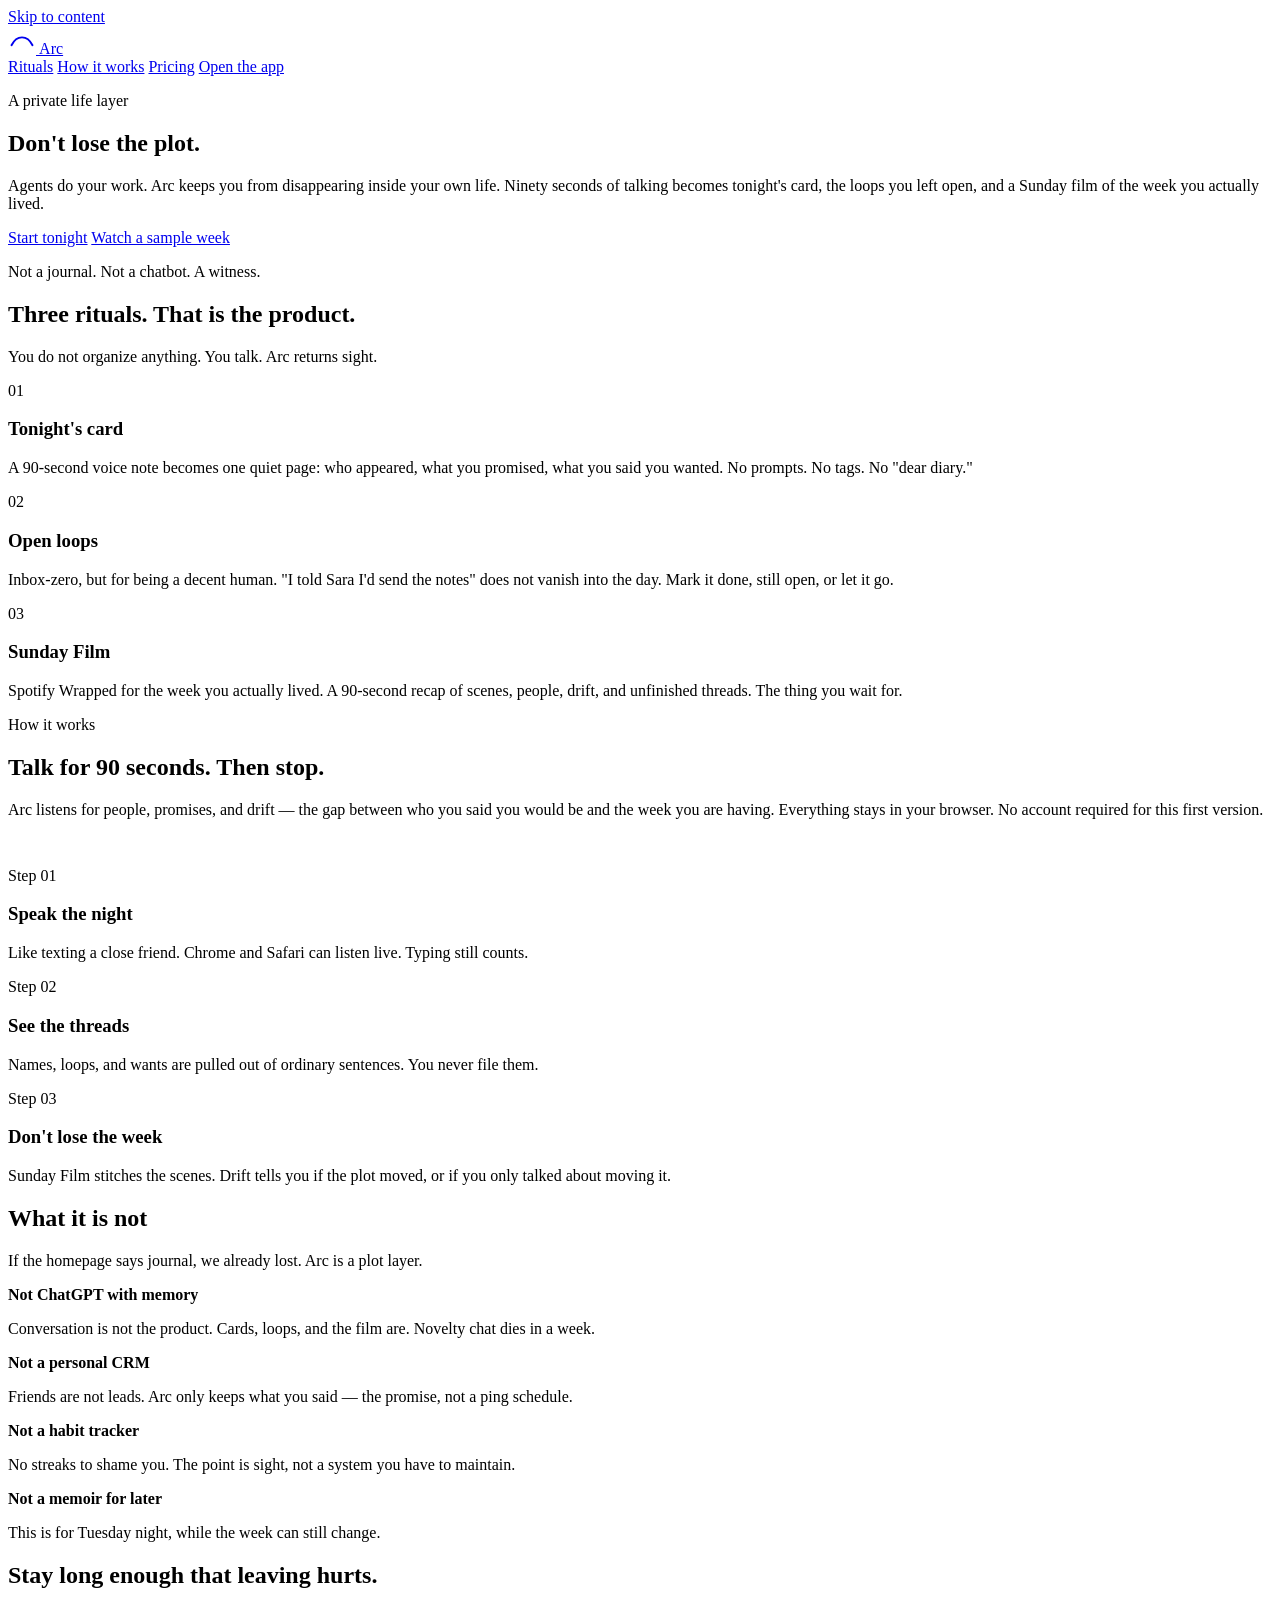
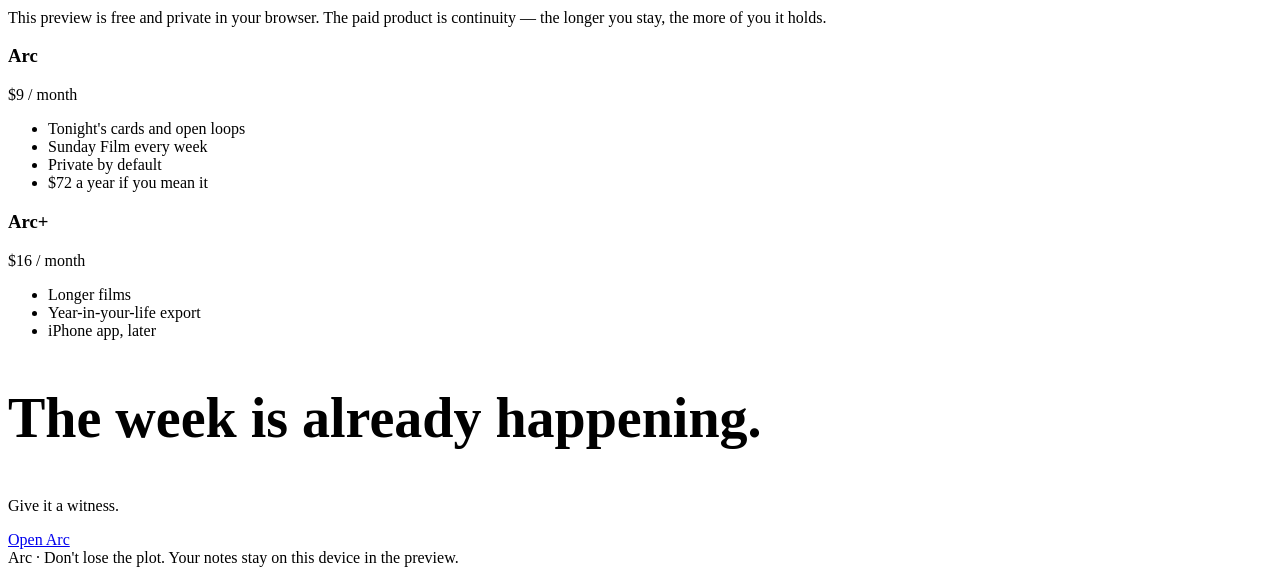
==== index.html @ 5ea53a2d "Add Arc landing page, app shell, and client logic" ====
<!DOCTYPE html>
<html lang="en">
<head>
  <meta charset="UTF-8" />
  <meta name="viewport" content="width=device-width, initial-scale=1" />
  <title>Arc — Don't lose the plot</title>
  <meta name="description" content="Arc turns 90 seconds of talking into a living story of your life: the people in it, the promises you made, and the person you are becoming." />
  <link rel="stylesheet" href="css/styles.css" />
  <link rel="icon" href="data:image/svg+xml,%3Csvg xmlns='http://www.w3.org/2000/svg' viewBox='0 0 32 32'%3E%3Cpath d='M4 22c6-12 18-12 24 0' fill='none' stroke='%232C2C2B' stroke-width='2.2' stroke-linecap='round'/%3E%3C/svg%3E" />
</head>
<body>
  <a class="skip" href="#main">Skip to content</a>
  <header>
    <div class="wrap site-nav">
      <a class="wordmark" href="index.html" aria-label="Arc home">
        <svg width="28" height="28" viewBox="0 0 32 32" aria-hidden="true">
          <path d="M4 22c6-12 18-12 24 0" fill="none" stroke="currentColor" stroke-width="2.2" stroke-linecap="round"/>
        </svg>
        Arc
      </a>
      <nav class="nav-links" aria-label="Primary">
        <a class="hide-sm" href="#rituals">Rituals</a>
        <a class="hide-sm" href="#how">How it works</a>
        <a class="hide-sm" href="#pricing">Pricing</a>
        <a class="btn btn-primary" href="app.html">Open the app</a>
      </nav>
    </div>
  </header>

  <main id="main">
    <section class="hero">
      <div class="wrap">
        <p class="kicker">A private life layer</p>
        <h1 class="display">Don't lose the plot.</h1>
        <p class="lede">Agents do your work. Arc keeps you from disappearing inside your own life. Ninety seconds of talking becomes tonight's card, the loops you left open, and a Sunday film of the week you actually lived.</p>
        <div class="hero-actions">
          <a class="btn btn-primary" href="app.html">Start tonight</a>
          <a class="btn" href="app.html?demo=1">Watch a sample week</a>
        </div>
        <figure class="hero-frame">
          <img src="assets/hero.jpg" alt="A person sitting by a rain-streaked window at dusk, looking out over a city" width="1600" height="893" onerror="this.style.display='none'" />
        </figure>
        <p class="caption">Not a journal. Not a chatbot. A witness.</p>
      </div>
    </section>

    <section class="section" id="rituals">
      <div class="wrap">
        <h2>Three rituals. That is the product.</h2>
        <p class="sub">You do not organize anything. You talk. Arc returns sight.</p>
        <div class="ritual-list">
          <article class="ritual">
            <div class="ritual-index">01</div>
            <div>
              <h3>Tonight's card</h3>
              <p>A 90-second voice note becomes one quiet page: who appeared, what you promised, what you said you wanted. No prompts. No tags. No "dear diary."</p>
            </div>
          </article>
          <article class="ritual">
            <div class="ritual-index">02</div>
            <div>
              <h3>Open loops</h3>
              <p>Inbox-zero, but for being a decent human. "I told Sara I'd send the notes" does not vanish into the day. Mark it done, still open, or let it go.</p>
            </div>
          </article>
          <article class="ritual">
            <div class="ritual-index">03</div>
            <div>
              <h3>Sunday Film</h3>
              <p>Spotify Wrapped for the week you actually lived. A 90-second recap of scenes, people, drift, and unfinished threads. The thing you wait for.</p>
            </div>
          </article>
        </div>
      </div>
    </section>

    <section class="section band" id="how">
      <div class="wrap split">
        <figure>
          <img src="assets/still.jpg" alt="A blank notebook on a wooden night table under a warm lamp" width="1600" height="893" onerror="this.style.display='none'" />
        </figure>
        <div class="split-copy">
          <p class="kicker">How it works</p>
          <h2>Talk for 90 seconds. Then stop.</h2>
          <p>Arc listens for people, promises, and drift — the gap between who you said you would be and the week you are having. Everything stays in your browser. No account required for this first version.</p>
        </div>
      </div>
      <div class="wrap" style="margin-top: 48px;">
        <div class="steps">
          <article class="step">
            <span>Step 01</span>
            <h3>Speak the night</h3>
            <p>Like texting a close friend. Chrome and Safari can listen live. Typing still counts.</p>
          </article>
          <article class="step">
            <span>Step 02</span>
            <h3>See the threads</h3>
            <p>Names, loops, and wants are pulled out of ordinary sentences. You never file them.</p>
          </article>
          <article class="step">
            <span>Step 03</span>
            <h3>Don't lose the week</h3>
            <p>Sunday Film stitches the scenes. Drift tells you if the plot moved, or if you only talked about moving it.</p>
          </article>
        </div>
      </div>
    </section>

    <section class="section">
      <div class="wrap">
        <h2>What it is not</h2>
        <p class="sub">If the homepage says journal, we already lost. Arc is a plot layer.</p>
        <div class="not-grid">
          <article class="not-item">
            <strong>Not ChatGPT with memory</strong>
            <p>Conversation is not the product. Cards, loops, and the film are. Novelty chat dies in a week.</p>
          </article>
          <article class="not-item">
            <strong>Not a personal CRM</strong>
            <p>Friends are not leads. Arc only keeps what you said — the promise, not a ping schedule.</p>
          </article>
          <article class="not-item">
            <strong>Not a habit tracker</strong>
            <p>No streaks to shame you. The point is sight, not a system you have to maintain.</p>
          </article>
          <article class="not-item">
            <strong>Not a memoir for later</strong>
            <p>This is for Tuesday night, while the week can still change.</p>
          </article>
        </div>
      </div>
    </section>

    <section class="section" id="pricing">
      <div class="wrap">
        <h2>Stay long enough that leaving hurts.</h2>
        <p class="sub">This preview is free and private in your browser. The paid product is continuity — the longer you stay, the more of you it holds.</p>
        <div class="price-row">
          <article class="price featured">
            <h3>Arc</h3>
            <p class="amount">$9 <span>/ month</span></p>
            <ul>
              <li>Tonight's cards and open loops</li>
              <li>Sunday Film every week</li>
              <li>Private by default</li>
              <li>$72 a year if you mean it</li>
            </ul>
          </article>
          <article class="price">
            <h3>Arc+</h3>
            <p class="amount">$16 <span>/ month</span></p>
            <ul>
              <li>Longer films</li>
              <li>Year-in-your-life export</li>
              <li>iPhone app, later</li>
            </ul>
          </article>
        </div>
      </div>
    </section>

    <section class="cta-final band">
      <div class="wrap">
        <h2 class="display" style="font-size: clamp(36px, 5vw, 56px);">The week is already happening.</h2>
        <p class="lede">Give it a witness.</p>
        <a class="btn btn-primary" href="app.html">Open Arc</a>
      </div>
    </section>
  </main>

  <footer>
    <div class="wrap site-footer">
      <span>Arc · Don't lose the plot.</span>
      <span>Your notes stay on this device in the preview.</span>
    </div>
  </footer>
</body>
</html>
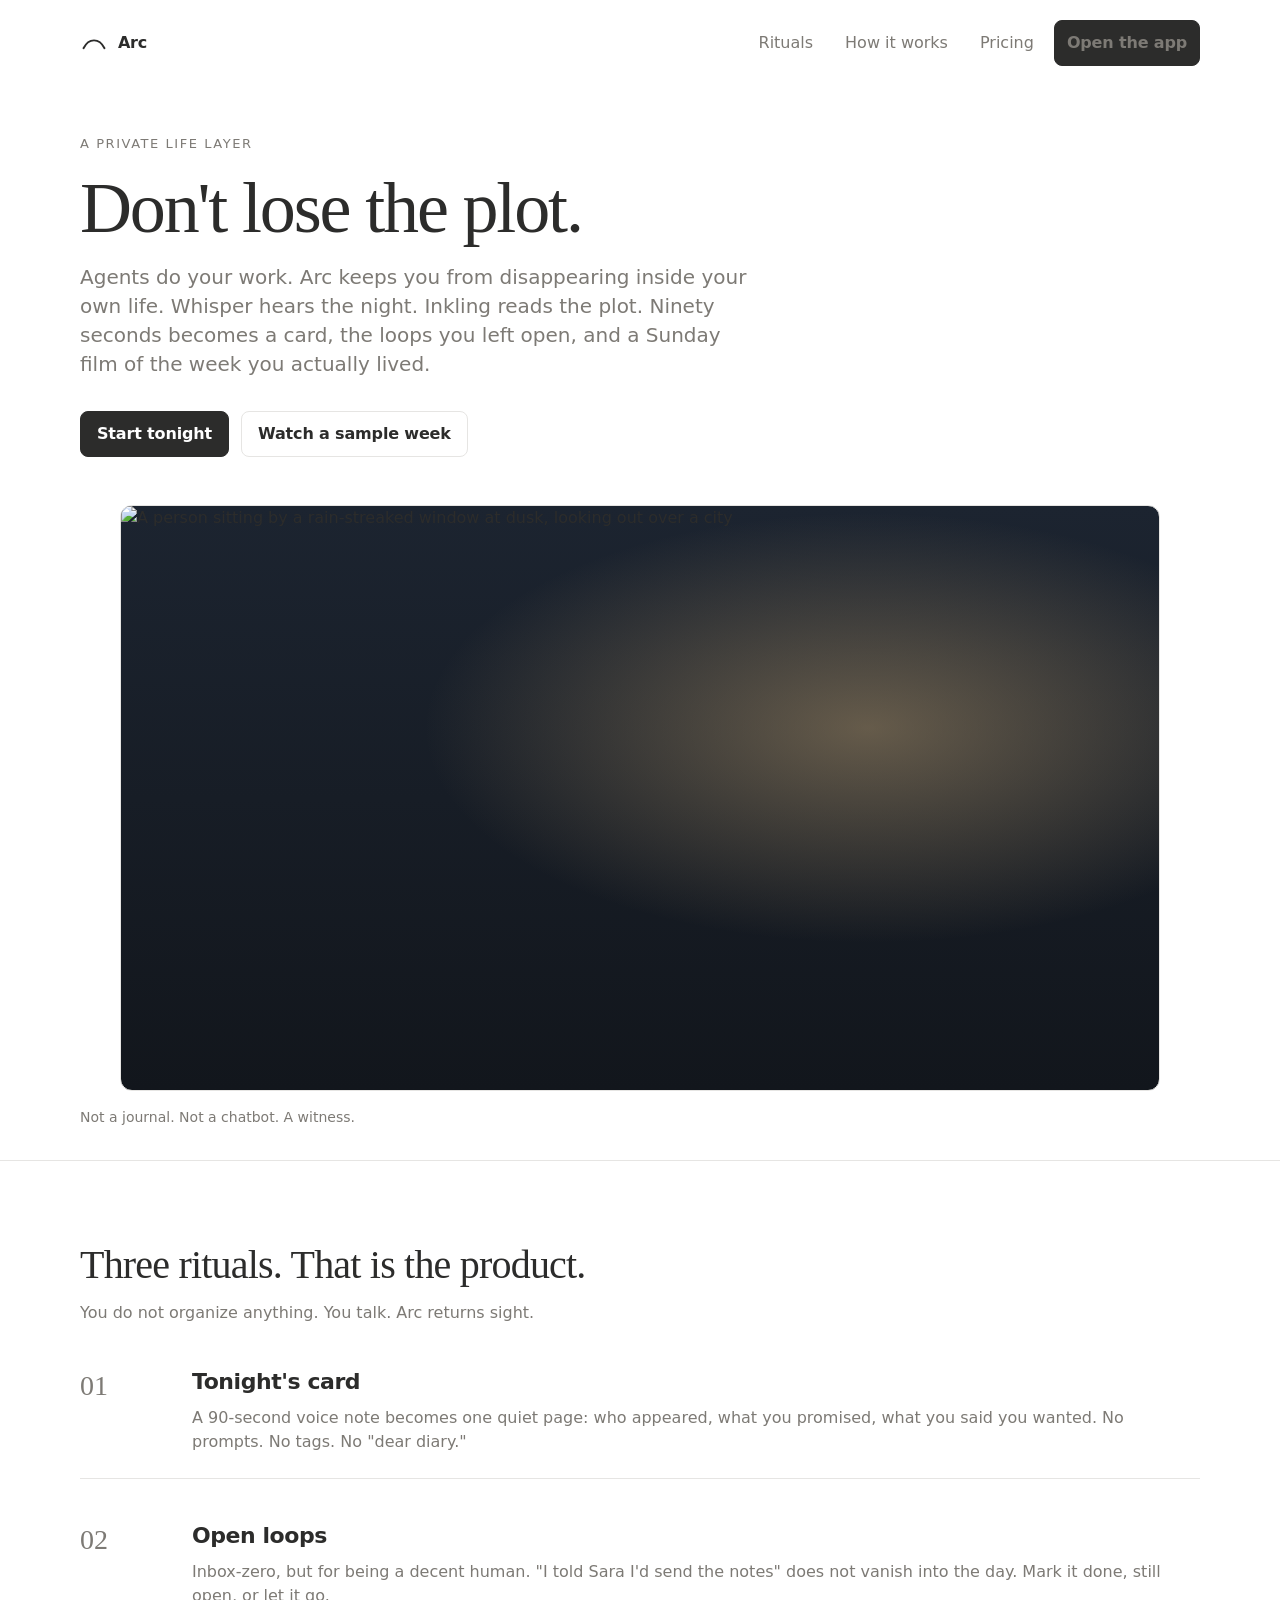
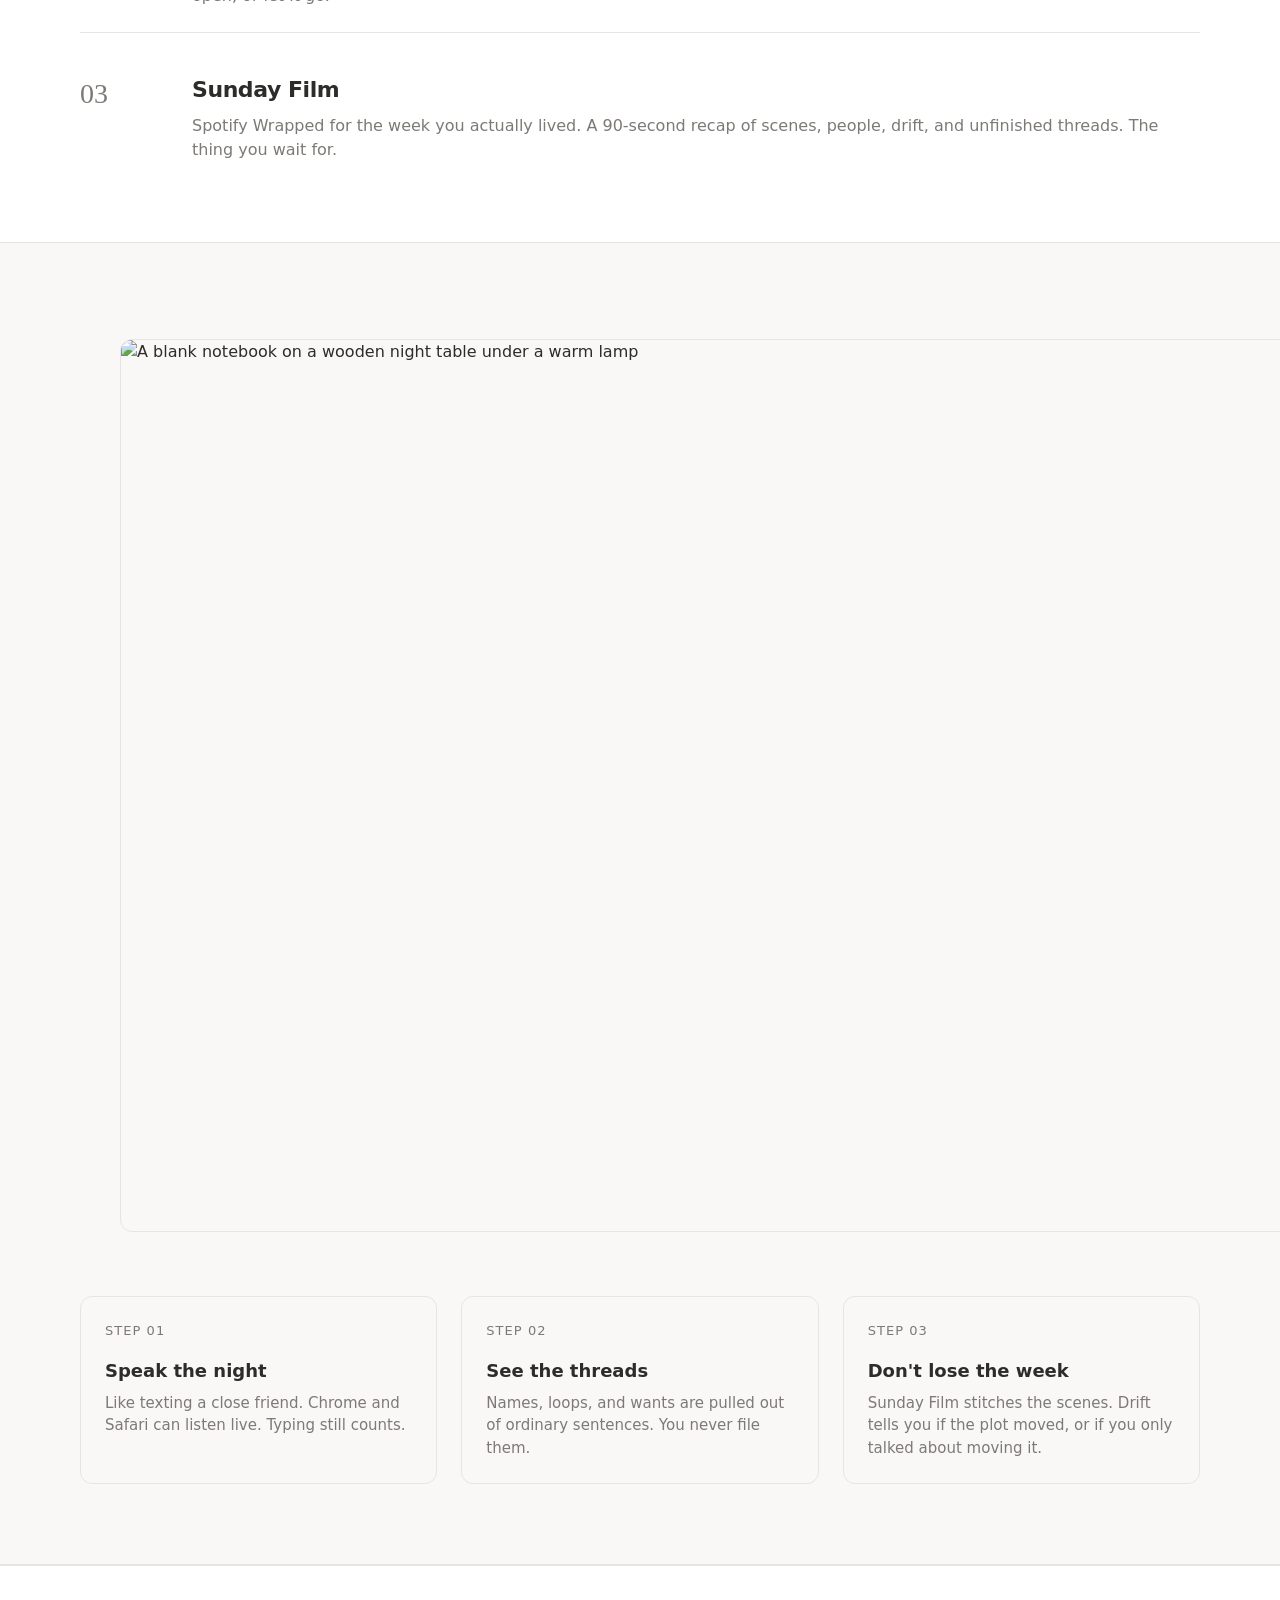
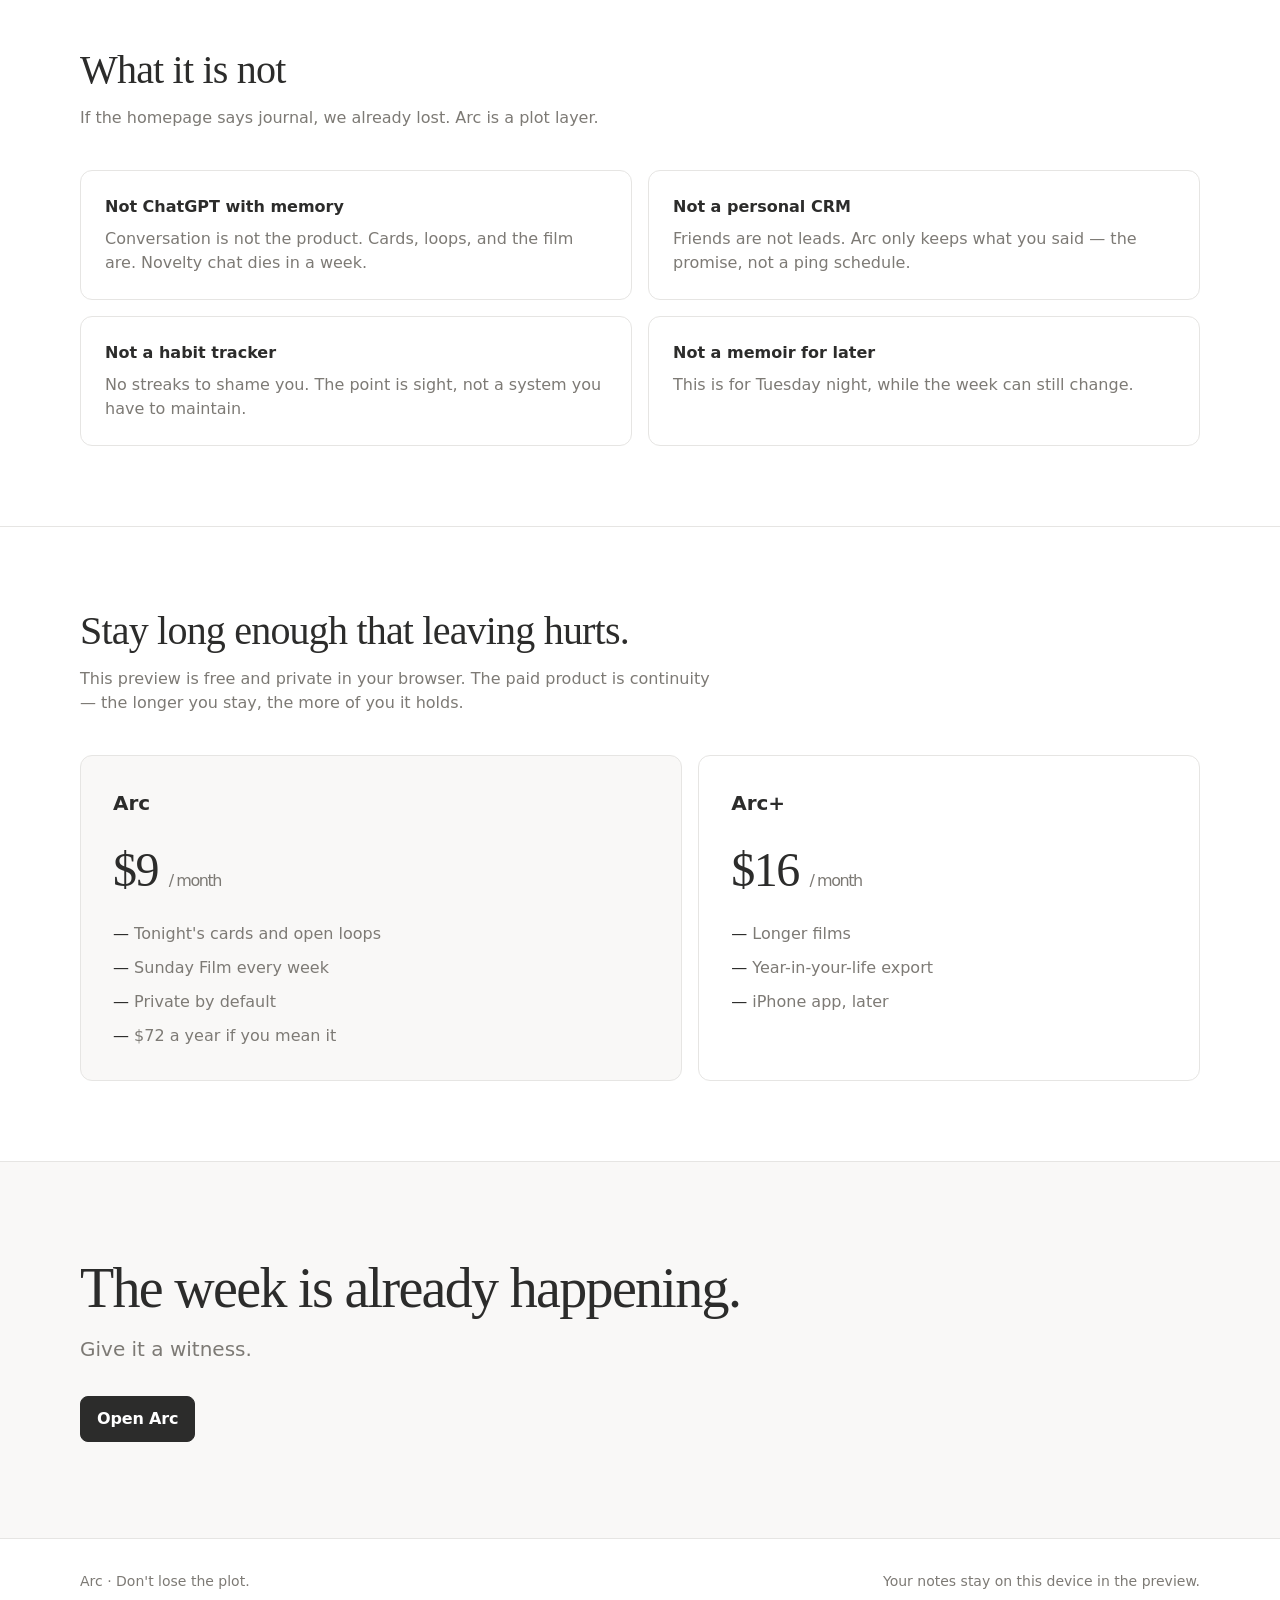
==== commit 0f682aef: "Update landing and app shell for Whisper, brief, and close-the-loop" ====
--- a/index.html
+++ b/index.html
@@ -32,13 +32,13 @@
       <div class="wrap">
         <p class="kicker">A private life layer</p>
         <h1 class="display">Don't lose the plot.</h1>
-        <p class="lede">Agents do your work. Arc keeps you from disappearing inside your own life. Ninety seconds of talking becomes tonight's card, the loops you left open, and a Sunday film of the week you actually lived.</p>
+        <p class="lede">Agents do your work. Arc keeps you from disappearing inside your own life. Whisper hears the night. Inkling reads the plot. Ninety seconds becomes a card, the loops you left open, and a Sunday film of the week you actually lived.</p>
         <div class="hero-actions">
           <a class="btn btn-primary" href="app.html">Start tonight</a>
           <a class="btn" href="app.html?demo=1">Watch a sample week</a>
         </div>
         <figure class="hero-frame">
-          <img src="assets/hero.jpg" alt="A person sitting by a rain-streaked window at dusk, looking out over a city" width="1600" height="893" onerror="this.style.display='none'" />
+          <img src="assets/hero.jpg" alt="A person sitting by a rain-streaked window at dusk, looking out over a city" width="1600" height="893" />
         </figure>
         <p class="caption">Not a journal. Not a chatbot. A witness.</p>
       </div>
@@ -77,7 +77,7 @@
     <section class="section band" id="how">
       <div class="wrap split">
         <figure>
-          <img src="assets/still.jpg" alt="A blank notebook on a wooden night table under a warm lamp" width="1600" height="893" onerror="this.style.display='none'" />
+          <img src="assets/still.jpg" alt="A blank notebook on a wooden night table under a warm lamp" width="1600" height="893" />
         </figure>
         <div class="split-copy">
           <p class="kicker">How it works</p>
--- a/css/styles.css
+++ b/css/styles.css
@@ -0,0 +1,672 @@
+:root {
+  --text: #2c2c2b;
+  --muted: #7d7a75;
+  --canvas: #ffffff;
+  --soft: #f9f8f7;
+  --secondary: #f0efed;
+  --border: #e6e5e3;
+  --blue: #2783de;
+  --blue-soft: #e5f2fc;
+  --green: #46a171;
+  --green-soft: #e8f1ec;
+  --orange: #d5803b;
+  --orange-soft: #fbebde;
+  --red: #e56458;
+  --red-soft: #fce9e7;
+  --serif: Georgia, "Times New Roman", Times, serif;
+  --sans: ui-sans-serif, system-ui, -apple-system, "Segoe UI", Roboto, Helvetica, Arial, sans-serif;
+  --radius: 8px;
+  --radius-lg: 12px;
+  --shadow: 0 1px 2px rgba(0, 0, 0, 0.05), 0 4px 12px rgba(0, 0, 0, 0.04);
+  --gutter: 48px;
+  --max: 1120px;
+  --measure: 720px;
+}
+
+* { box-sizing: border-box; }
+html { scroll-behavior: smooth; }
+html, body { margin: 0; padding: 0; }
+body {
+  font-family: var(--sans);
+  font-size: 16px;
+  line-height: 1.5;
+  color: var(--text);
+  background: var(--canvas);
+  min-height: 100vh;
+}
+
+img { max-width: 100%; display: block; }
+a { color: inherit; }
+button, input, textarea { font: inherit; color: inherit; }
+button { cursor: pointer; }
+
+.skip {
+  position: absolute;
+  left: -999px;
+  top: 8px;
+  background: var(--text);
+  color: #fff;
+  padding: 8px 12px;
+  z-index: 100;
+}
+.skip:focus { left: 8px; }
+
+:focus-visible {
+  outline: 2px solid var(--blue);
+  outline-offset: 3px;
+}
+
+.wrap {
+  width: min(var(--max), calc(100% - var(--gutter) * 2));
+  margin-inline: auto;
+}
+.measure { max-width: var(--measure); }
+
+.site-nav {
+  display: flex;
+  align-items: center;
+  justify-content: space-between;
+  padding: 20px 0;
+  gap: 16px;
+}
+.wordmark {
+  display: inline-flex;
+  align-items: center;
+  gap: 10px;
+  text-decoration: none;
+  font-weight: 600;
+  letter-spacing: -0.02em;
+  min-height: 44px;
+}
+.wordmark svg { display: block; }
+.nav-links {
+  display: flex;
+  align-items: center;
+  gap: 8px;
+}
+.nav-links a {
+  text-decoration: none;
+  color: var(--muted);
+  padding: 10px 12px;
+  min-height: 44px;
+  display: inline-flex;
+  align-items: center;
+}
+.nav-links a:hover { color: var(--text); }
+
+.btn {
+  display: inline-flex;
+  align-items: center;
+  justify-content: center;
+  gap: 8px;
+  min-height: 44px;
+  padding: 10px 16px;
+  border-radius: var(--radius);
+  border: 1px solid var(--border);
+  background: var(--canvas);
+  text-decoration: none;
+  font-weight: 550;
+  letter-spacing: -0.01em;
+}
+.btn:hover { background: var(--soft); }
+.btn-primary {
+  background: var(--text);
+  color: #fff;
+  border-color: var(--text);
+}
+.btn-primary:hover { background: #1a1a19; }
+.btn-blue {
+  background: var(--blue);
+  color: #fff;
+  border-color: var(--blue);
+}
+.btn-blue:hover { filter: brightness(0.96); }
+.btn-ghost {
+  background: transparent;
+  border-color: transparent;
+  color: var(--muted);
+}
+.btn-ghost:hover { color: var(--text); background: var(--soft); }
+.btn-danger {
+  background: var(--red-soft);
+  border-color: transparent;
+  color: var(--red);
+}
+.btn[disabled] { opacity: 0.5; cursor: not-allowed; }
+
+.hero {
+  padding: 48px 0 32px;
+}
+.kicker {
+  font-size: 13px;
+  letter-spacing: 0.12em;
+  text-transform: uppercase;
+  color: var(--muted);
+  margin: 0 0 16px;
+}
+.display {
+  font-family: var(--serif);
+  font-weight: 400;
+  font-size: clamp(40px, 6vw, 72px);
+  line-height: 1.08;
+  letter-spacing: -0.03em;
+  margin: 0 0 16px;
+}
+.lede {
+  font-size: 20px;
+  line-height: 1.45;
+  color: var(--muted);
+  max-width: 34em;
+  margin: 0 0 32px;
+}
+.hero-actions {
+  display: flex;
+  flex-wrap: wrap;
+  gap: 12px;
+  margin-bottom: 48px;
+}
+.hero-frame {
+  border-radius: var(--radius-lg);
+  overflow: hidden;
+  border: 1px solid var(--border);
+  min-height: 280px;
+  background:
+    radial-gradient(ellipse at 72% 38%, rgba(196, 165, 116, 0.45), transparent 42%),
+    linear-gradient(180deg, #1c2430 0%, #12161c 100%);
+}
+.hero-frame img {
+  width: 100%;
+  height: auto;
+  aspect-ratio: 16 / 9;
+  object-fit: cover;
+}
+.caption {
+  font-size: 14px;
+  color: var(--muted);
+  margin: 12px 0 0;
+}
+
+.section {
+  padding: 80px 0;
+  border-top: 1px solid var(--border);
+}
+.section h2 {
+  font-family: var(--serif);
+  font-size: clamp(28px, 3.4vw, 40px);
+  font-weight: 400;
+  letter-spacing: -0.02em;
+  line-height: 1.2;
+  margin: 0 0 12px;
+}
+.section .sub {
+  color: var(--muted);
+  margin: 0 0 40px;
+  max-width: 40em;
+}
+
+.split {
+  display: grid;
+  grid-template-columns: 1fr 1fr;
+  gap: 64px;
+  align-items: center;
+}
+.split img {
+  width: 100%;
+  border-radius: var(--radius-lg);
+  border: 1px solid var(--border);
+  aspect-ratio: 16 / 9;
+  object-fit: cover;
+}
+.split-copy h3 {
+  font-size: 22px;
+  letter-spacing: -0.02em;
+  margin: 0 0 8px;
+}
+.split-copy p { margin: 0; color: var(--muted); }
+
+.ritual-list {
+  display: grid;
+  gap: 16px;
+}
+.ritual {
+  display: grid;
+  grid-template-columns: 88px 1fr;
+  gap: 24px;
+  padding: 24px 0;
+  border-bottom: 1px solid var(--border);
+}
+.ritual:first-child { padding-top: 0; }
+.ritual:last-child { border-bottom: 0; padding-bottom: 0; }
+.ritual-index {
+  font-family: var(--serif);
+  font-size: 28px;
+  color: var(--muted);
+}
+.ritual h3 {
+  margin: 0 0 8px;
+  font-size: 22px;
+  letter-spacing: -0.02em;
+}
+.ritual p { margin: 0; color: var(--muted); }
+
+.steps {
+  display: grid;
+  grid-template-columns: repeat(3, 1fr);
+  gap: 24px;
+}
+.step {
+  background: var(--soft);
+  border: 1px solid var(--border);
+  border-radius: var(--radius-lg);
+  padding: 24px;
+  min-height: 180px;
+}
+.step span {
+  display: block;
+  font-size: 13px;
+  letter-spacing: 0.08em;
+  text-transform: uppercase;
+  color: var(--muted);
+  margin-bottom: 16px;
+}
+.step h3 {
+  margin: 0 0 8px;
+  font-size: 18px;
+}
+.step p { margin: 0; color: var(--muted); font-size: 15px; }
+
+.not-grid {
+  display: grid;
+  grid-template-columns: 1fr 1fr;
+  gap: 16px;
+}
+.not-item {
+  border: 1px solid var(--border);
+  border-radius: var(--radius-lg);
+  padding: 24px;
+}
+.not-item strong {
+  display: block;
+  margin-bottom: 8px;
+}
+.not-item p { margin: 0; color: var(--muted); }
+
+.price-row {
+  display: grid;
+  grid-template-columns: 1.2fr 1fr;
+  gap: 16px;
+  align-items: stretch;
+}
+.price {
+  border: 1px solid var(--border);
+  border-radius: var(--radius-lg);
+  padding: 32px;
+  background: var(--canvas);
+}
+.price.featured {
+  background: var(--soft);
+}
+.price h3 { margin: 0 0 8px; font-size: 20px; }
+.amount {
+  font-family: var(--serif);
+  font-size: 48px;
+  letter-spacing: -0.03em;
+  margin: 16px 0;
+}
+.amount span {
+  font-family: var(--sans);
+  font-size: 16px;
+  color: var(--muted);
+}
+.price ul {
+  margin: 0;
+  padding: 0;
+  list-style: none;
+  display: grid;
+  gap: 10px;
+  color: var(--muted);
+}
+.price ul li::before {
+  content: "— ";
+  color: var(--text);
+}
+
+.band {
+  background: var(--soft);
+  border-top: 1px solid var(--border);
+  border-bottom: 1px solid var(--border);
+}
+.cta-final {
+  padding: 96px 0;
+  text-align: left;
+}
+
+.site-footer {
+  padding: 32px 0 48px;
+  color: var(--muted);
+  font-size: 14px;
+  display: flex;
+  justify-content: space-between;
+  gap: 16px;
+  flex-wrap: wrap;
+}
+
+.app-body { background: var(--soft); }
+.app-shell {
+  min-height: 100vh;
+  display: grid;
+  grid-template-rows: auto 1fr auto;
+}
+.app-top {
+  background: var(--canvas);
+  border-bottom: 1px solid var(--border);
+}
+.app-top-inner {
+  display: flex;
+  align-items: center;
+  justify-content: space-between;
+  min-height: 64px;
+  gap: 16px;
+}
+.privacy-pill {
+  font-size: 13px;
+  background: var(--green-soft);
+  color: #2d5c43;
+  padding: 6px 10px;
+  border-radius: var(--radius);
+}
+.app-main {
+  width: min(760px, calc(100% - 48px));
+  margin: 32px auto 96px;
+}
+.app-nav {
+  position: sticky;
+  bottom: 0;
+  background: var(--canvas);
+  border-top: 1px solid var(--border);
+  display: grid;
+  grid-template-columns: repeat(4, 1fr);
+}
+.app-nav button {
+  background: none;
+  border: 0;
+  min-height: 64px;
+  color: var(--muted);
+  display: flex;
+  flex-direction: column;
+  align-items: center;
+  justify-content: center;
+  gap: 4px;
+  font-size: 12px;
+}
+.app-nav button[aria-current="page"] {
+  color: var(--text);
+  font-weight: 600;
+}
+.app-nav svg { display: block; }
+
+.view { display: none; }
+.view.active { display: block; }
+
+.day-head {
+  display: flex;
+  justify-content: space-between;
+  align-items: flex-end;
+  gap: 16px;
+  margin-bottom: 24px;
+}
+.day-head h1 {
+  font-family: var(--serif);
+  font-size: 36px;
+  font-weight: 400;
+  letter-spacing: -0.03em;
+  margin: 0;
+}
+.day-head p { margin: 4px 0 0; color: var(--muted); }
+
+.record-card {
+  background: var(--canvas);
+  border: 1px solid var(--border);
+  border-radius: var(--radius-lg);
+  padding: 32px;
+  text-align: center;
+  margin-bottom: 16px;
+}
+.record-card h2 {
+  font-family: var(--serif);
+  font-weight: 400;
+  font-size: 28px;
+  margin: 0 0 8px;
+}
+.record-card p { margin: 0 0 24px; color: var(--muted); }
+.mic {
+  width: 72px;
+  height: 72px;
+  border-radius: 50%;
+  border: 0;
+  background: var(--text);
+  color: #fff;
+  display: inline-flex;
+  align-items: center;
+  justify-content: center;
+  margin-bottom: 12px;
+}
+.mic:hover { background: #1a1a19; }
+
+.card {
+  background: var(--canvas);
+  border: 1px solid var(--border);
+  border-radius: var(--radius-lg);
+  padding: 24px;
+  margin-bottom: 16px;
+}
+.card h3 {
+  margin: 0 0 8px;
+  font-size: 18px;
+  letter-spacing: -0.02em;
+}
+.meta {
+  font-size: 13px;
+  color: var(--muted);
+  margin: 0 0 12px;
+}
+.chips {
+  display: flex;
+  flex-wrap: wrap;
+  gap: 8px;
+  margin-top: 12px;
+}
+.chip {
+  font-size: 13px;
+  padding: 6px 10px;
+  border-radius: var(--radius);
+  background: var(--secondary);
+  color: var(--text);
+}
+.chip.person { background: var(--blue-soft); }
+.chip.loop { background: var(--orange-soft); }
+.chip.want { background: var(--green-soft); }
+
+.loop {
+  display: grid;
+  grid-template-columns: 1fr auto;
+  gap: 16px;
+  align-items: start;
+}
+.loop p { margin: 0 0 8px; }
+.loop-actions {
+  display: flex;
+  flex-wrap: wrap;
+  gap: 8px;
+}
+.age {
+  font-size: 13px;
+  color: var(--muted);
+}
+.age.stale { color: var(--orange); }
+.age.overdue { color: var(--red); }
+.loop.closed { opacity: 0.55; }
+.loop.closed p { text-decoration: line-through; }
+
+.film {
+  background: var(--canvas);
+  border: 1px solid var(--border);
+  border-radius: var(--radius-lg);
+  overflow: hidden;
+}
+.film-hero {
+  padding: 40px 32px 24px;
+  background-color: #1c2430;
+  background-image:
+    linear-gradient(180deg, rgba(18, 22, 28, 0.15), rgba(18, 22, 28, 0.55)),
+    url("../assets/hero.jpg");
+  background-position: center;
+  background-size: cover;
+  color: #fff;
+  min-height: 220px;
+  display: flex;
+  flex-direction: column;
+  justify-content: flex-end;
+}
+.film-hero h2 {
+  font-family: var(--serif);
+  font-size: 32px;
+  font-weight: 400;
+  margin: 0 0 8px;
+  text-shadow: 0 1px 2px rgba(0,0,0,.35);
+}
+.film-hero p {
+  margin: 0;
+  color: rgba(255,255,255,.9);
+}
+.film-body { padding: 8px 32px 32px; }
+.scene {
+  padding: 20px 0;
+  border-bottom: 1px solid var(--border);
+}
+.scene:last-child { border-bottom: 0; }
+.scene h3 {
+  font-size: 13px;
+  letter-spacing: 0.08em;
+  text-transform: uppercase;
+  color: var(--muted);
+  margin: 0 0 8px;
+  font-weight: 600;
+}
+.scene p { margin: 0; }
+
+.empty {
+  text-align: center;
+  padding: 48px 24px;
+  color: var(--muted);
+}
+.empty h2 {
+  font-family: var(--serif);
+  color: var(--text);
+  font-weight: 400;
+  margin: 0 0 8px;
+}
+
+.overlay {
+  position: fixed;
+  inset: 0;
+  background: rgba(44, 44, 43, 0.4);
+  display: none;
+  align-items: flex-end;
+  justify-content: center;
+  z-index: 20;
+  padding: 16px;
+}
+.overlay.open { display: flex; }
+.sheet {
+  background: var(--canvas);
+  width: min(640px, 100%);
+  border-radius: var(--radius-lg);
+  padding: 24px;
+  max-height: min(90vh, 720px);
+  overflow: auto;
+}
+.sheet h2 {
+  font-family: var(--serif);
+  font-weight: 400;
+  font-size: 28px;
+  margin: 0 0 8px;
+}
+.timer {
+  font-family: var(--serif);
+  font-size: 48px;
+  letter-spacing: -0.03em;
+  margin: 12px 0 16px;
+}
+.listening {
+  color: var(--red);
+  font-size: 14px;
+  min-height: 20px;
+}
+textarea {
+  width: 100%;
+  min-height: 160px;
+  border: 1px solid var(--border);
+  border-radius: var(--radius);
+  padding: 12px;
+  background: var(--soft);
+  resize: vertical;
+}
+.sheet-actions {
+  display: flex;
+  flex-wrap: wrap;
+  gap: 8px;
+  margin-top: 16px;
+}
+
+.note-text {
+  white-space: pre-wrap;
+  margin: 0;
+}
+.toolbar {
+  display: flex;
+  flex-wrap: wrap;
+  gap: 8px;
+  margin-bottom: 16px;
+}
+
+@media (max-width: 800px) {
+  :root { --gutter: 20px; }
+  .split, .steps, .not-grid, .price-row { grid-template-columns: 1fr; }
+  .ritual { grid-template-columns: 48px 1fr; gap: 12px; }
+  .hero { padding-top: 24px; }
+  .section { padding: 56px 0; }
+  .app-main { width: min(760px, calc(100% - 32px)); margin-top: 20px; }
+  .film-hero, .film-body, .record-card, .card { padding-left: 20px; padding-right: 20px; }
+  .nav-links .hide-sm { display: none; }
+  .loop { grid-template-columns: 1fr; }
+}
+
+@media (prefers-color-scheme: dark) {
+  :root {
+    --text: #ffffff;
+    --muted: rgba(255, 255, 255, 0.65);
+    --canvas: #191919;
+    --soft: #202020;
+    --secondary: #383836;
+    --border: rgba(255, 255, 255, 0.2);
+    --blue: #5e9fe8;
+    --blue-soft: rgba(94, 159, 232, 0.12);
+    --green: #72bc8f;
+    --green-soft: rgba(114, 188, 143, 0.12);
+    --orange: #de9255;
+    --orange-soft: rgba(222, 146, 85, 0.12);
+    --red: #e97366;
+    --red-soft: rgba(233, 115, 102, 0.12);
+  }
+  body { background: var(--canvas); }
+  .btn-primary, .mic { background: #fff; color: #191919; border-color: #fff; }
+  .btn-primary:hover, .mic:hover { background: #f0efed; }
+  .privacy-pill { background: var(--green-soft); color: var(--green); }
+  .film-hero { color: #fff; }
+}
+
+@media (prefers-reduced-motion: reduce) {
+  html { scroll-behavior: auto; }
+  * { animation: none !important; transition: none !important; }
+}
